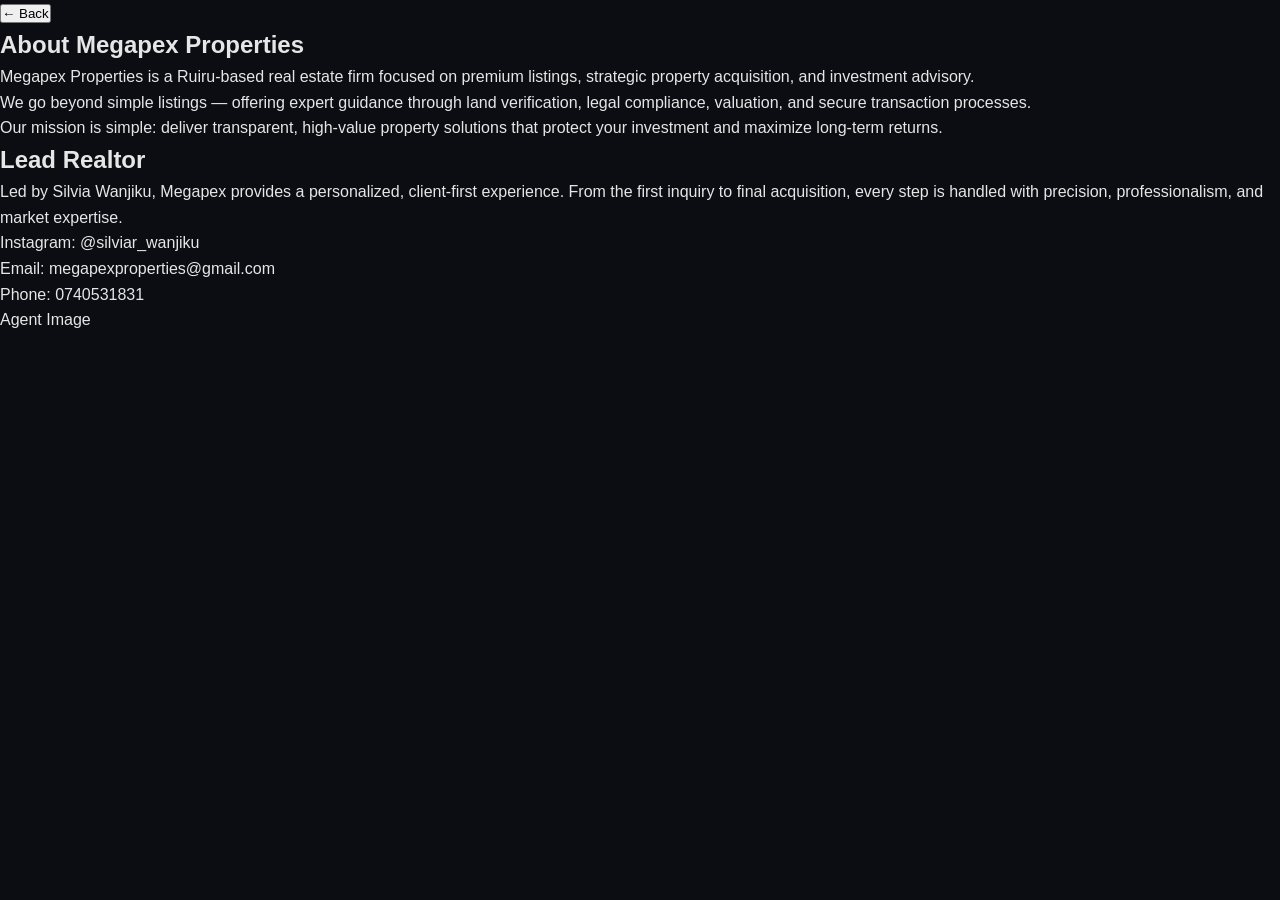
==== about.html @ f690159f "initial commit" ====
<!DOCTYPE html>
<html lang="en">
<head>
    <meta charset="UTF-8">
    <meta name="viewport" content="width=device-width, initial-scale=1.0">
    <title>About - Megapex</title>
    <link rel="stylesheet" href="style.css">
</head>
<body>

<section class="about-page">

    <button class="back-btn" onclick="window.location.href='index.html'">← Back</button>

    <div class="about-container">

        <div class="about-text">
    <h1>About Megapex Properties</h1>

    <p>
        Megapex Properties is a Ruiru-based real estate firm focused on premium listings,
        strategic property acquisition, and investment advisory.
    </p>

    <p>
        We go beyond simple listings — offering expert guidance through land verification,
        legal compliance, valuation, and secure transaction processes.
    </p>

    <p>
        Our mission is simple: deliver transparent, high-value property solutions that
        protect your investment and maximize long-term returns.
    </p>

    <h2>Lead Realtor</h2>

    <p>
        Led by Silvia Wanjiku, Megapex provides a personalized, client-first experience.
        From the first inquiry to final acquisition, every step is handled with precision,
        professionalism, and market expertise.
    </p>

    <div class="socials">
        <p>Instagram: @silviar_wanjiku</p>
        <p>Email: megapexproperties@gmail.com</p>
        <p>Phone: 0740531831</p>
    </div>
</div>

        <div class="about-image">
            <div class="image-placeholder">Agent Image</div>
        </div>

    </div>

</section>

</body>
</html>
---- style.css ----
/* =========================
   RESET + GLOBAL
========================= */
* {
    margin: 0;
    padding: 0;
    box-sizing: border-box;
}

html {
    scroll-behavior: smooth;
}

body {
    font-family: "Poppins", sans-serif;
    background: #0b0d12;
    color: #e6e6e6;
    line-height: 1.6;
    overflow-x: hidden;
}

/* =========================
   VARIABLES (LUXURY THEME)
========================= */
:root {
    --gold: #d4af37;
    --gold-soft: #f1c94b;
    --dark: #0b0d12;
    --card: #14171d;
    --soft: #1c1f26;
    --muted: #9ca3af;
    --border: rgba(255,255,255,0.06);
    --glass: rgba(255,255,255,0.04);
    --shadow: 0 10px 30px rgba(0,0,0,0.5);
}

/* =========================
   NAVBAR (GLASS + PREMIUM)
========================= */
.navbar {
    position: fixed;
    top: 0;
    width: 100%;
    padding: 20px 7%;
    display: flex;
    justify-content: space-between;
    align-items: center;
    background: rgba(10,12,16,0.7);
    backdrop-filter: blur(14px);
    border-bottom: 1px solid var(--border);
    z-index: 1000;
}

.logo img {
    height: 45px;
}

.navbar nav {
    display: flex;
    gap: 35px;
}

.navbar nav a {
    text-decoration: none;
    color: #cfcfcf;
    font-size: 15px;
    letter-spacing: 0.5px;
    position: relative;
    transition: 0.3s;
}

.navbar nav a::after {
    content: "";
    position: absolute;
    width: 0;
    height: 2px;
    left: 0;
    bottom: -6px;
    background: var(--gold);
    transition: 0.3s;
}

.navbar nav a:hover {
    color: #fff;
}

.navbar nav a:hover::after {
    width: 100%;
}

/* =========================
   HERO (HIGH-END LOOK)
========================= */
.hero {
    height: 100vh;
    background: url("assets/hero.jpg") center/cover no-repeat;
    display: flex;
    align-items: center;
    justify-content: center;
    position: relative;
}

.overlay {
    position: absolute;
    inset: 0;
    background: linear-gradient(
        to bottom,
        rgba(0,0,0,0.7),
        rgba(0,0,0,0.85)
    );
}

.hero-content {
    position: relative;
    text-align: center;
    max-width: 1100px;
    padding: 20px;
}

.hero h1 {
    font-size: 60px;
    font-weight: 700;
    margin-bottom: 30px;
    letter-spacing: 1px;
}

/* =========================
   SEARCH BOX (LUXURY GLASS)
========================= */
.search-box {
    display: grid;
    grid-template-columns: repeat(4, 1fr);
    gap: 15px;
    padding: 25px;
    border-radius: 18px;
    background: var(--glass);
    backdrop-filter: blur(18px);
    border: 1px solid var(--border);
    box-shadow: var(--shadow);
}

.search-box select,
.search-box input {
    padding: 13px;
    border-radius: 10px;
    border: 1px solid var(--border);
    background: #0f1117;
    color: #fff;
    transition: 0.3s;
}

.search-box select:focus,
.search-box input:focus {
    border-color: var(--gold);
}

.search-box button {
    grid-column: span 4;
    padding: 15px;
    border-radius: 10px;
    border: none;
    background: var(--gold);
    color: #000;
    font-weight: 600;
    cursor: pointer;
    transition: 0.3s;
}

.search-box button:hover {
    background: var(--gold-soft);
    transform: translateY(-2px);
}

/* =========================
   SECTIONS
========================= */
.section {
    padding: 120px 7%;
}

.section h2 {
    text-align: center;
    font-size: 34px;
    margin-bottom: 60px;
}

/* =========================
   ACCORDION (PREMIUM CARD)
========================= */
.accordion-item {
    background: var(--card);
    border-radius: 12px;
    margin-bottom: 14px;
    overflow: hidden;
    border: 1px solid var(--border);
    transition: 0.3s;
}

.accordion-item:hover {
    transform: translateY(-3px);
}

.accordion-header {
    padding: 20px;
    cursor: pointer;
    font-weight: 600;
    display: flex;
    align-items: center;
    gap: 12px;
}

.accordion-body {
    max-height: 0;
    overflow: hidden;
    color: var(--muted);
    transition: 0.4s;
    padding: 0 20px;
}

.accordion-item.active .accordion-body {
    max-height: 200px;
    padding: 15px 20px;
}

/* =========================
   NEWSLETTER
========================= */
.newsletter {
    background: linear-gradient(135deg, #12151b, #0b0d12);
    padding: 80px 7%;
    text-align: center;
}

.subscribe {
    margin-top: 25px;
    display: flex;
    justify-content: center;
    gap: 12px;
}

.subscribe input {
    padding: 14px;
    width: 320px;
    border-radius: 8px;
    border: 1px solid var(--border);
    background: #111;
    color: white;
}

.subscribe button {
    padding: 14px 22px;
    border-radius: 8px;
    border: none;
    background: var(--gold);
    cursor: pointer;
}

/* =========================
   CONTACT
========================= */
.contact {
    background: #0f1218;
    padding: 120px 7%;
}

.contact-container {
    display: flex;
    gap: 60px;
    flex-wrap: wrap;
}

.contact-card {
    display: flex;
    align-items: center;
    gap: 15px;
    background: var(--card);
    padding: 16px;
    border-radius: 12px;
    text-decoration: none;
    color: white;
    border: 1px solid var(--border);
    transition: 0.3s;
}

.contact-card:hover {
    transform: translateY(-5px);
    background: #1b1f27;
}

/* =========================
   FLOATING BUTTONS
========================= */
.floating-contact,
.floating-top {
    position: fixed;
    right: 20px;
    width: 48px;
    height: 48px;
    border-radius: 50%;
    background: var(--gold);
    display: flex;
    align-items: center;
    justify-content: center;
    cursor: pointer;
    opacity: 0;
    transition: 0.3s;
}

.floating-contact {
    bottom: 95px;
}

.floating-top {
    bottom: 30px;
}

.show {
    opacity: 1;
}

/* =========================
   MODAL
========================= */
.contact-modal {
    position: fixed;
    inset: 0;
    background: rgba(0,0,0,0.8);
    display: none;
    align-items: center;
    justify-content: center;
}

.contact-modal.active {
    display: flex;
}

.modal-content {
    background: #151922;
    padding: 35px;
    border-radius: 14px;
    width: 90%;
    max-width: 420px;
}

/* =========================
   FOOTER
========================= */
footer {
    text-align: center;
    padding: 30px;
    background: #07090d;
    color: #666;
}

/* =========================
   MOBILE (POLISHED)
========================= */
@media (max-width: 900px) {

    .hero h1 {
        font-size: 36px;
    }

    .search-box {
        grid-template-columns: 1fr;
    }

    .search-box button {
        grid-column: span 1;
    }

    .navbar nav {
        position: absolute;
        top: 75px;
        right: 0;
        width: 240px;
        background: #0e1015;
        flex-direction: column;
        padding: 20px;
        display: none;
        border-left: 1px solid var(--border);
    }

    .navbar nav.active {
        display: flex;
    }

    .menu-toggle {
        display: block;
        font-size: 26px;
    }

    .contact-container {
        flex-direction: column;
    }

    .subscribe {
        flex-direction: column;
    }

    .subscribe input {
        width: 100%;
    }
}
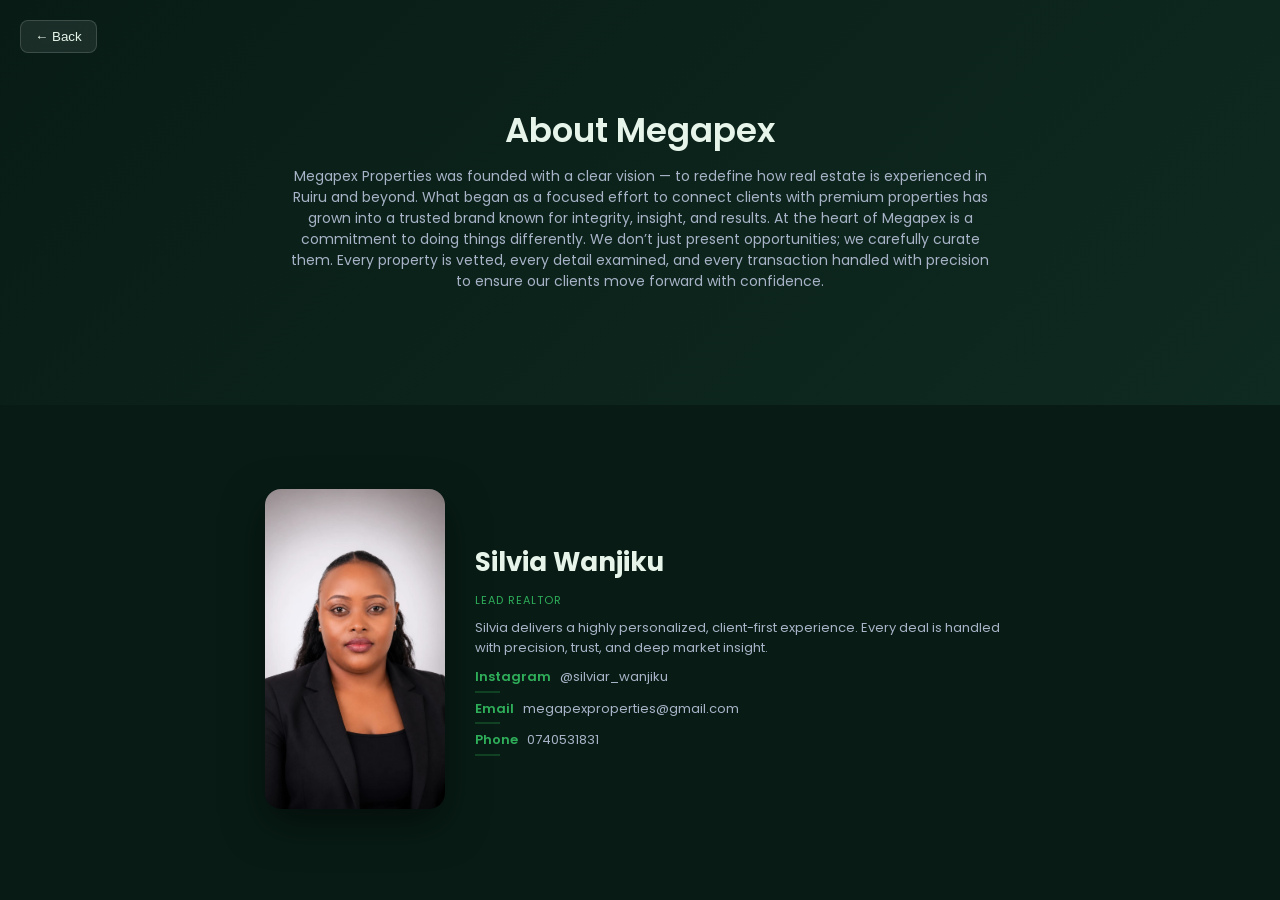
==== commit d4bc3d16: "goodworkpc" ====
--- a/about.html
+++ b/about.html
@@ -3,52 +3,54 @@
 <head>
     <meta charset="UTF-8">
     <meta name="viewport" content="width=device-width, initial-scale=1.0">
-    <title>About - Megapex</title>
-    <link rel="stylesheet" href="style.css">
+    <title>About Megapex</title>
+    <link rel="stylesheet" href="about.css">
+    <link href="https://fonts.googleapis.com/css2?family=Poppins:wght@300;400;500;600&display=swap" rel="stylesheet">
+    <link rel="icon" type="image/png" sizes="16x16" href="assets/favicon.png">
 </head>
+
 <body>
 
-<section class="about-page">
+<button class="back-btn" onclick="window.location.href='index.html'">← Back</button>
 
-    <button class="back-btn" onclick="window.location.href='index.html'">← Back</button>
+<!-- HERO / COMPANY -->
+<section class="about-hero">
+    <div class="about-hero-content">
+        <h1>About Megapex</h1>
 
-    <div class="about-container">
+        <p>
+            Megapex Properties was founded with a clear vision — to redefine how real estate is experienced in Ruiru and beyond. What began as a focused effort to connect clients with premium properties has grown into a trusted brand known for integrity, insight, and results.
 
-        <div class="about-text">
-    <h1>About Megapex Properties</h1>
+            At the heart of Megapex is a commitment to doing things differently. We don’t just present opportunities; we carefully curate them. Every property is vetted, every detail examined, and every transaction handled with precision to ensure our clients move forward with confidence.
+        </p>
+    </div>
+</section>
 
-    <p>
-        Megapex Properties is a Ruiru-based real estate firm focused on premium listings,
-        strategic property acquisition, and investment advisory.
-    </p>
+<!-- REALTOR SECTION -->
+<section class="realtor">
 
-    <p>
-        We go beyond simple listings — offering expert guidance through land verification,
-        legal compliance, valuation, and secure transaction processes.
-    </p>
+    <div class="realtor-grid">
 
-    <p>
-        Our mission is simple: deliver transparent, high-value property solutions that
-        protect your investment and maximize long-term returns.
-    </p>
+        <!-- IMAGE -->
+        <div class="realtor-image">
+            <img src="assets/silviawanjiku.jpeg" alt="Silvia Wanjiku">
+        </div>
 
-    <h2>Lead Realtor</h2>
+        <!-- TEXT -->
+        <div class="realtor-info">
+            <h2>Silvia Wanjiku</h2>
+            <span class="role">Lead Realtor</span>
 
-    <p>
-        Led by Silvia Wanjiku, Megapex provides a personalized, client-first experience.
-        From the first inquiry to final acquisition, every step is handled with precision,
-        professionalism, and market expertise.
-    </p>
+            <p>
+                Silvia delivers a highly personalized, client-first experience.
+                Every deal is handled with precision, trust, and deep market insight.
+            </p>
 
-    <div class="socials">
-        <p>Instagram: @silviar_wanjiku</p>
-        <p>Email: megapexproperties@gmail.com</p>
-        <p>Phone: 0740531831</p>
-    </div>
-</div>
-
-        <div class="about-image">
-            <div class="image-placeholder">Agent Image</div>
+            <div class="contact-lines">
+                <p><span>Instagram</span> @silviar_wanjiku</p>
+                <p><span>Email</span> megapexproperties@gmail.com</p>
+                <p><span>Phone</span> 0740531831</p>
+            </div>
         </div>
 
     </div>
--- a/about.css
+++ b/about.css
@@ -0,0 +1,182 @@
+/* ================= ROOT (THEME) ================= */
+:root {
+    --primary: #1E7A3A;
+    --primary-dark: #14532D;
+    --primary-light: #2FAE5A;
+
+    --bg-dark: #081c15;
+    --bg-soft: #0f2a21;
+
+    --text-light: #e6f4ea;
+    --text-muted: #a8b3c7;
+
+    --accent: #d4af37;
+}
+
+/* RESET */
+* {
+    margin: 0;
+    padding: 0;
+    box-sizing: border-box;
+}
+
+/* BODY (KEY FIX) */
+html, body {
+    height: 100%;
+}
+
+body {
+    height: 100vh;
+    overflow: hidden; /* prevents scrolling */
+    display: grid;
+    grid-template-rows: 0.45fr 0.55fr; /* split screen */
+
+    font-family: 'Poppins', sans-serif;
+    background: var(--bg-dark);
+    color: var(--text-light);
+    line-height: 1.5;
+}
+
+/* BACK BUTTON */
+.back-btn {
+    position: fixed;
+    top: 20px;
+    left: 20px;
+    background: rgba(255,255,255,0.08);
+    color: var(--text-light);
+    border: 1px solid rgba(255,255,255,0.15);
+    padding: 8px 14px;
+    border-radius: 8px;
+    cursor: pointer;
+    z-index: 10;
+    backdrop-filter: blur(8px);
+    transition: 0.25s ease;
+}
+
+.back-btn:hover {
+    background: var(--primary);
+    border-color: var(--primary);
+}
+
+/* ================= HERO ================= */
+.about-hero {
+    display: flex;
+    align-items: center;
+    justify-content: center;
+    background: linear-gradient(135deg, var(--bg-dark), var(--bg-soft));
+    padding: 30px 20px;
+}
+
+.about-hero-content {
+    max-width: 700px;
+    text-align: center;
+}
+
+.about-hero h1 {
+    font-size: 34px;
+    font-weight: 600;
+    margin-bottom: 10px;
+}
+
+.about-hero p {
+    font-size: 14px;
+    color: var(--text-muted);
+    margin-bottom: 8px;
+}
+
+/* ================= REALTOR ================= */
+.realtor {
+    display: flex;
+    align-items: center;
+    padding: 20px;
+    background: var(--bg-dark);
+    justify-content: center;
+}
+
+/* IMAGE */
+.realtor-image img {
+    width: 100%;
+    max-width: 180px; /* was 320px */
+    border-radius: 16px;
+    box-shadow: 0 15px 40px rgba(0,0,0,0.5);
+}
+
+/* TEXT */
+.realtor-info h2 {
+    font-size: 26px;
+    margin-bottom: 5px;
+}
+
+.role {
+    display: inline-block;
+    margin-bottom: 10px;
+    color: var(--primary-light);
+    font-size: 11px;
+    letter-spacing: 1px;
+    text-transform: uppercase;
+}
+
+.realtor-info p {
+    font-size: 13px;
+    color: var(--text-muted);
+    margin-bottom: 10px;
+}
+
+/* CONTACT */
+.contact-lines {
+    margin-top: 10px;
+}
+
+.contact-lines p {
+    font-size: 13px;
+    margin-bottom: 6px;
+}
+
+.contact-lines span {
+    font-weight: 600;
+    color: var(--primary-light);
+    margin-right: 6px;
+}
+
+/* SMALL DIVIDER */
+.contact-lines p::after {
+    content: "";
+    display: block;
+    width: 25px;
+    height: 2px;
+    background: var(--primary);
+    margin-top: 4px;
+    opacity: 0.4;
+}
+
+/* ================= MOBILE ================= */
+@media (max-width: 900px) {
+    body {
+        display: block;
+        height: auto;
+        overflow: auto;
+    }
+
+    .about-hero,
+    .realtor {
+        padding: 80px 20px;
+    }
+
+    .realtor-grid {
+        grid-template-columns: 1fr;
+        text-align: center;
+    }
+
+    .realtor-image img {
+        margin: auto;
+    }
+}
+
+.realtor-grid {
+    max-width: 750px; /* tighter container */
+    margin: auto;
+    display: grid;
+    grid-template-columns: auto 1fr; /* KEY FIX */
+    gap: 30px; /* controlled spacing */
+    align-items: center;
+}
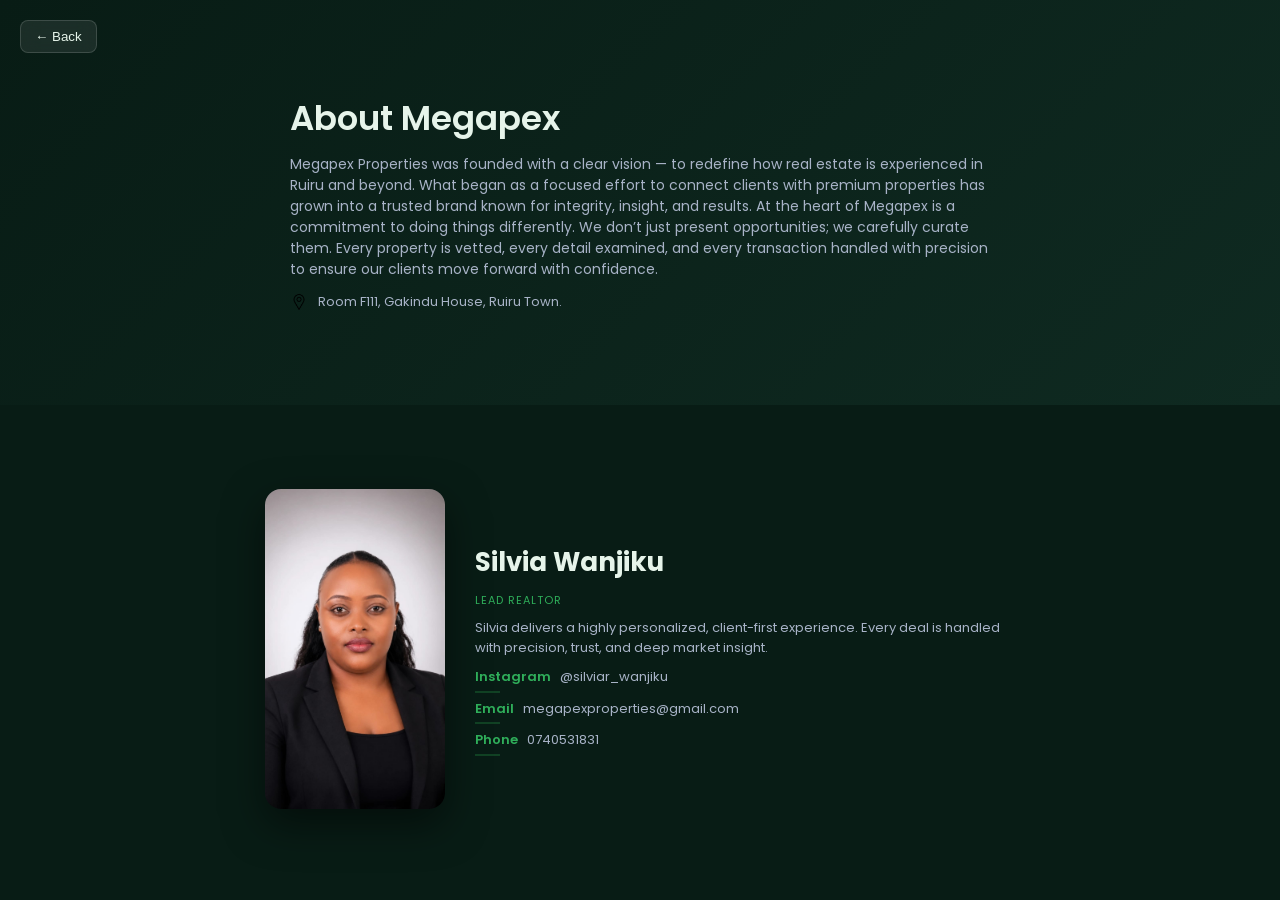
==== commit f7af8b5d: "good 3" ====
--- a/about.html
+++ b/about.html
@@ -23,6 +23,11 @@
 
             At the heart of Megapex is a commitment to doing things differently. We don’t just present opportunities; we carefully curate them. Every property is vetted, every detail examined, and every transaction handled with precision to ensure our clients move forward with confidence.
         </p>
+    
+    <div class="company-location">
+    <img src="assets/propertylocationicon.png" alt="Location">
+    <span>Room F111, Gakindu House, Ruiru Town.</span>
+    </div>
     </div>
 </section>
 
--- a/about.css
+++ b/about.css
@@ -69,7 +69,7 @@
 
 .about-hero-content {
     max-width: 700px;
-    text-align: center;
+    text-align: left;
 }
 
 .about-hero h1 {
@@ -179,4 +179,21 @@
     grid-template-columns: auto 1fr; /* KEY FIX */
     gap: 30px; /* controlled spacing */
     align-items: center;
+}
+
+/* ================= COMPANY LOCATION ================= */
+.company-location {
+    display: flex;
+    align-items: center;
+    gap: 10px;
+
+    margin-top: 12px;
+    color: var(--text-muted);
+    font-size: 13px;
+}
+
+.company-location img {
+    width: 18px;
+    height: 18px;
+    opacity: 0.9;
 }
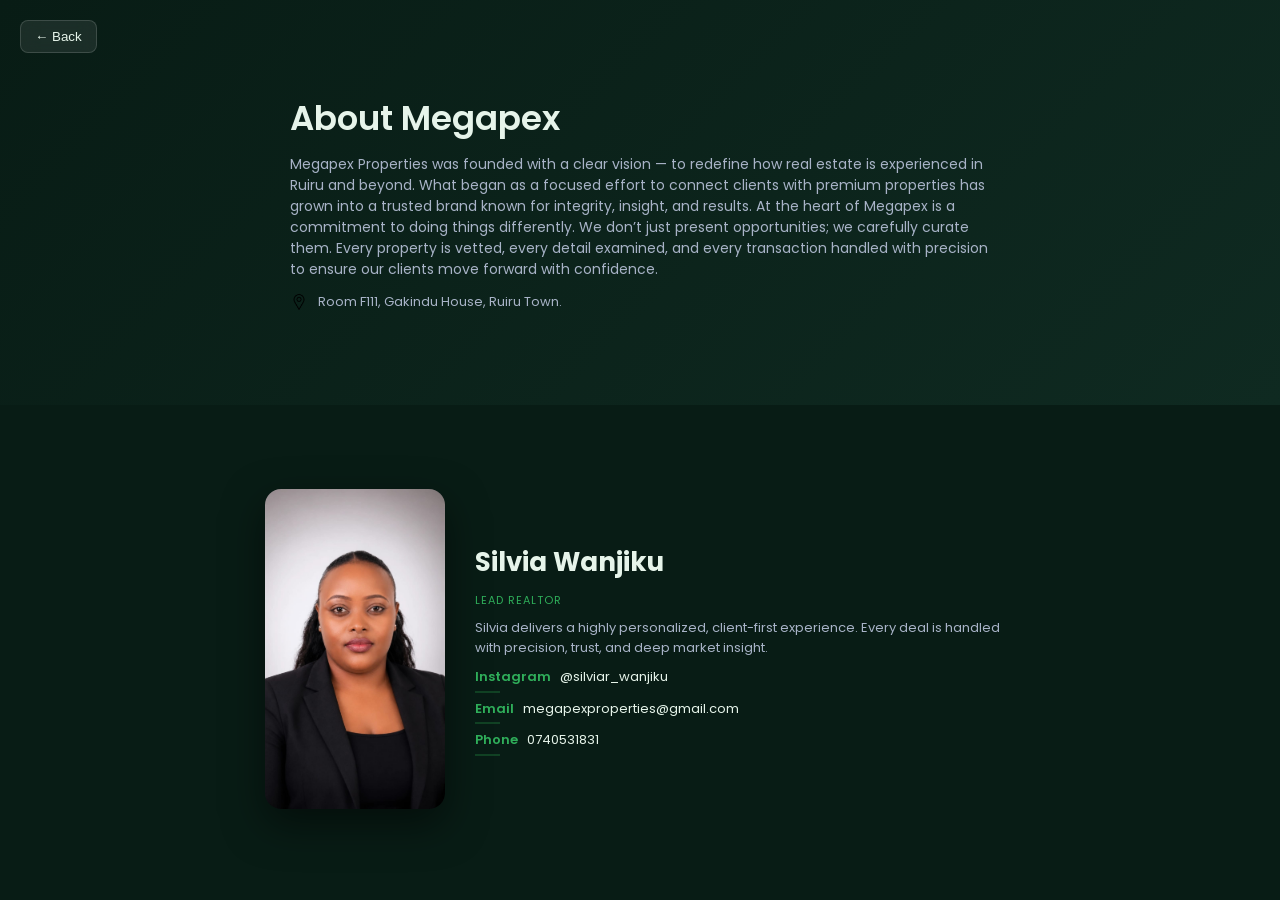
==== commit 24455ff9: "changee" ====
--- a/about.html
+++ b/about.html
@@ -52,10 +52,29 @@
             </p>
 
             <div class="contact-lines">
-                <p><span>Instagram</span> @silviar_wanjiku</p>
-                <p><span>Email</span> megapexproperties@gmail.com</p>
-                <p><span>Phone</span> 0740531831</p>
-            </div>
+
+    <p>
+        <span>Instagram</span>
+        <a href="https://instagram.com/silviar_wanjiku" target="_blank">
+            @silviar_wanjiku
+        </a>
+    </p>
+
+    <p>
+        <span>Email</span>
+        <a href="mailto:megapexproperties@gmail.com">
+            megapexproperties@gmail.com
+        </a>
+    </p>
+
+    <p>
+        <span>Phone</span>
+        <a href="tel:+254740531831">
+            0740531831
+        </a>
+    </p>
+
+</div>
         </div>
 
     </div>
--- a/about.css
+++ b/about.css
@@ -149,26 +149,166 @@
     opacity: 0.4;
 }
 
-/* ================= MOBILE ================= */
+/* ================= MOBILE (UPGRADED PREMIUM LAYOUT) ================= */
 @media (max-width: 900px) {
+
     body {
         display: block;
         height: auto;
-        overflow: auto;
-    }
-
-    .about-hero,
+        overflow-x: hidden;
+        overflow-y: auto;
+        background: var(--bg-dark);
+    }
+
+    /* BACK BUTTON */
+    .back-btn {
+        position: fixed;
+        top: 14px;
+        left: 14px;
+        padding: 7px 12px;
+        font-size: 13px;
+        z-index: 100;
+        border-radius: 10px;
+        backdrop-filter: blur(10px);
+    }
+
+    /* ================= HERO ================= */
+    .about-hero {
+        padding: 90px 18px 40px;
+        text-align: center;
+        position: relative;
+    }
+
+    /* subtle glow background effect */
+    .about-hero::before {
+        content: "";
+        position: absolute;
+        top: -100px;
+        left: -100px;
+        width: 300px;
+        height: 300px;
+        background: radial-gradient(circle, var(--primary) 0%, transparent 70%);
+        opacity: 0.15;
+        filter: blur(30px);
+    }
+
+    .about-hero-content {
+        max-width: 100%;
+        text-align: center;
+        position: relative;
+        z-index: 1;
+    }
+
+    .about-hero h1 {
+        font-size: 28px;
+        letter-spacing: 0.5px;
+        margin-bottom: 12px;
+    }
+
+    .about-hero p {
+        font-size: 13px;
+        line-height: 1.6;
+        padding: 0 6px;
+    }
+
+    /* ================= LOCATION CARD ================= */
+    .company-location {
+        justify-content: center;
+        margin-top: 18px;
+        padding: 10px 14px;
+        border: 1px solid rgba(255,255,255,0.08);
+        border-radius: 12px;
+        background: rgba(255,255,255,0.03);
+        backdrop-filter: blur(10px);
+    }
+
+    /* ================= REALTOR SECTION ================= */
     .realtor {
-        padding: 80px 20px;
+        padding: 40px 18px 80px;
     }
 
     .realtor-grid {
-        grid-template-columns: 1fr;
+        display: flex;
+        flex-direction: column;
+        align-items: center;
+        gap: 22px;
+        max-width: 100%;
+    }
+
+    /* IMAGE (HERO STYLE CARD) */
+    .realtor-image {
+        position: relative;
+    }
+
+    .realtor-image img {
+        width: 180px;
+        height: 180px;
+        object-fit: cover;
+        border-radius: 22px;
+        box-shadow: 0 20px 50px rgba(0,0,0,0.6);
+        border: 2px solid rgba(255,255,255,0.08);
+    }
+
+    /* TEXT CARD */
+    .realtor-info {
         text-align: center;
-    }
-
-    .realtor-image img {
-        margin: auto;
+        background: rgba(255,255,255,0.03);
+        padding: 18px 16px;
+        border-radius: 16px;
+        width: 100%;
+        max-width: 340px;
+        border: 1px solid rgba(255,255,255,0.06);
+        backdrop-filter: blur(10px);
+    }
+
+    .realtor-info h2 {
+        font-size: 22px;
+        margin-bottom: 4px;
+    }
+
+    .role {
+        font-size: 10px;
+        letter-spacing: 2px;
+        margin-bottom: 12px;
+    }
+
+    .realtor-info p {
+        font-size: 13px;
+        line-height: 1.5;
+        margin-bottom: 14px;
+    }
+
+    /* CONTACT BLOCK -> CARD STYLE */
+    .contact-lines {
+        margin-top: 10px;
+        display: flex;
+        flex-direction: column;
+        gap: 10px;
+    }
+
+    .contact-lines p {
+        font-size: 13px;
+        padding: 10px 12px;
+        border-radius: 10px;
+        background: rgba(255,255,255,0.03);
+        border: 1px solid rgba(255,255,255,0.06);
+        margin: 0;
+        position: relative;
+        overflow: hidden;
+    }
+
+    .contact-lines p span {
+        display: block;
+        font-size: 11px;
+        text-transform: uppercase;
+        letter-spacing: 1px;
+        color: var(--primary-light);
+        margin-bottom: 3px;
+    }
+
+    /* REMOVE OLD DIVIDER EFFECT ON MOBILE */
+    .contact-lines p::after {
+        display: none;
     }
 }
 
@@ -196,4 +336,103 @@
     width: 18px;
     height: 18px;
     opacity: 0.9;
-}+}
+
+@media (max-width: 900px) {
+
+    /* ================= REALTOR (CLASSIC STYLE) ================= */
+    .realtor {
+        padding: 60px 20px 90px;
+        background: var(--bg-dark);
+    }
+
+    .realtor-grid {
+        display: flex;
+        flex-direction: column;
+        align-items: center;
+        max-width: 420px;
+        margin: 0 auto;
+        gap: 28px;
+        text-align: center;
+    }
+
+    /* IMAGE — clean framed portrait */
+    .realtor-image img {
+        width: 190px;
+        height: 190px;
+        object-fit: cover;
+        border-radius: 14px;
+        box-shadow: 0 18px 40px rgba(0,0,0,0.55);
+        border: 1px solid rgba(255,255,255,0.12);
+    }
+
+    /* TEXT AREA */
+    .realtor-info {
+        padding: 0;
+        background: transparent;
+        border: none;
+        backdrop-filter: none;
+    }
+
+    .realtor-info h2 {
+        font-size: 24px;
+        font-weight: 500;
+        letter-spacing: 0.3px;
+        margin-bottom: 6px;
+    }
+
+    .role {
+        font-size: 11px;
+        letter-spacing: 2.5px;
+        text-transform: uppercase;
+        color: var(--primary-light);
+        margin-bottom: 14px;
+    }
+
+    .realtor-info p {
+        font-size: 14px;
+        color: var(--text-muted);
+        line-height: 1.7;
+        margin-bottom: 22px;
+        padding: 0 6px;
+    }
+
+    /* CONTACT SECTION — clean list style */
+    .contact-lines {
+        display: flex;
+        flex-direction: column;
+        gap: 12px;
+        margin-top: 10px;
+    }
+
+    .contact-lines p {
+        font-size: 14px;
+        margin: 0;
+        padding: 10px 0;
+        border-bottom: 1px solid rgba(255,255,255,0.08);
+        text-align: center;
+    }
+
+    .contact-lines p:last-child {
+        border-bottom: none;
+    }
+
+    .contact-lines p span {
+        display: inline-block;
+        font-size: 12px;
+        color: var(--primary-light);
+        margin-right: 6px;
+        letter-spacing: 1px;
+    }
+
+}
+
+.contact-lines a {
+    color: var(--text-light);
+    text-decoration: none;
+    transition: 0.2s ease;
+}
+
+.contact-lines a:hover {
+    color: var(--primary-light);
+}
